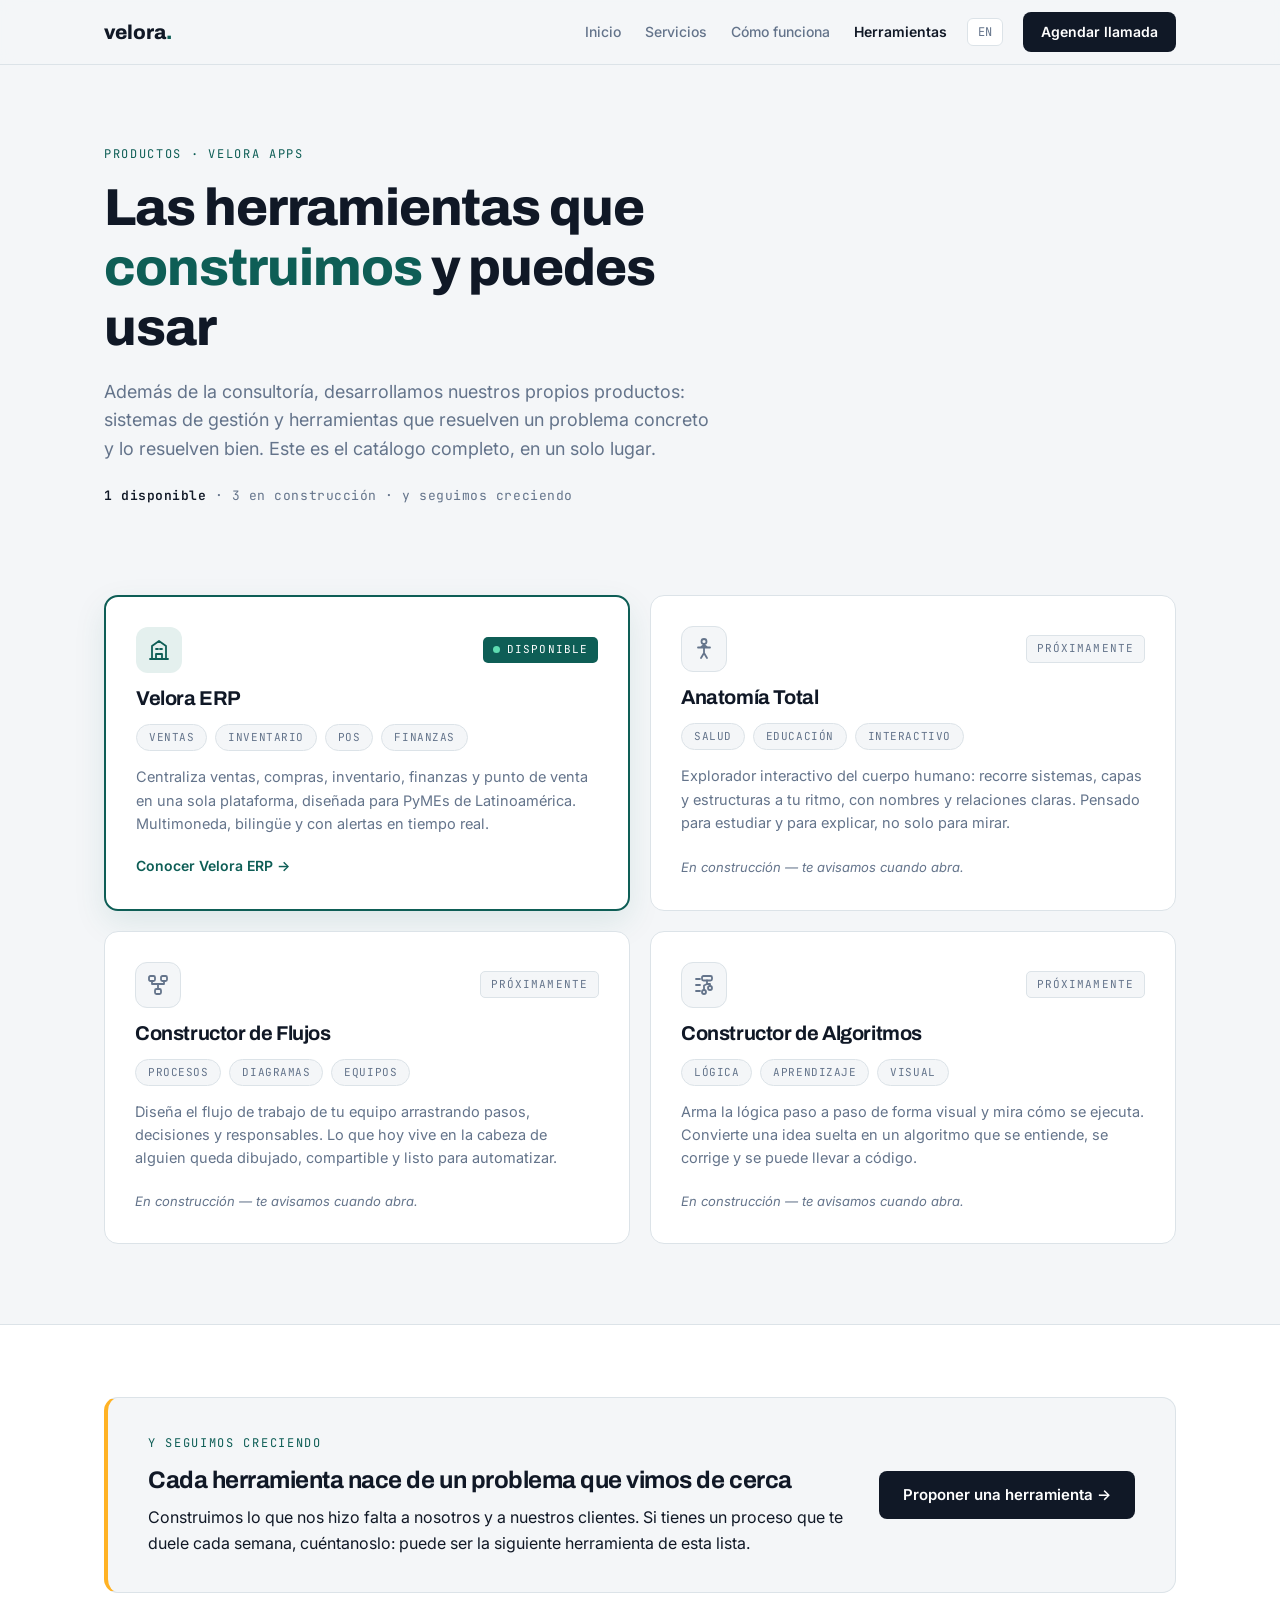
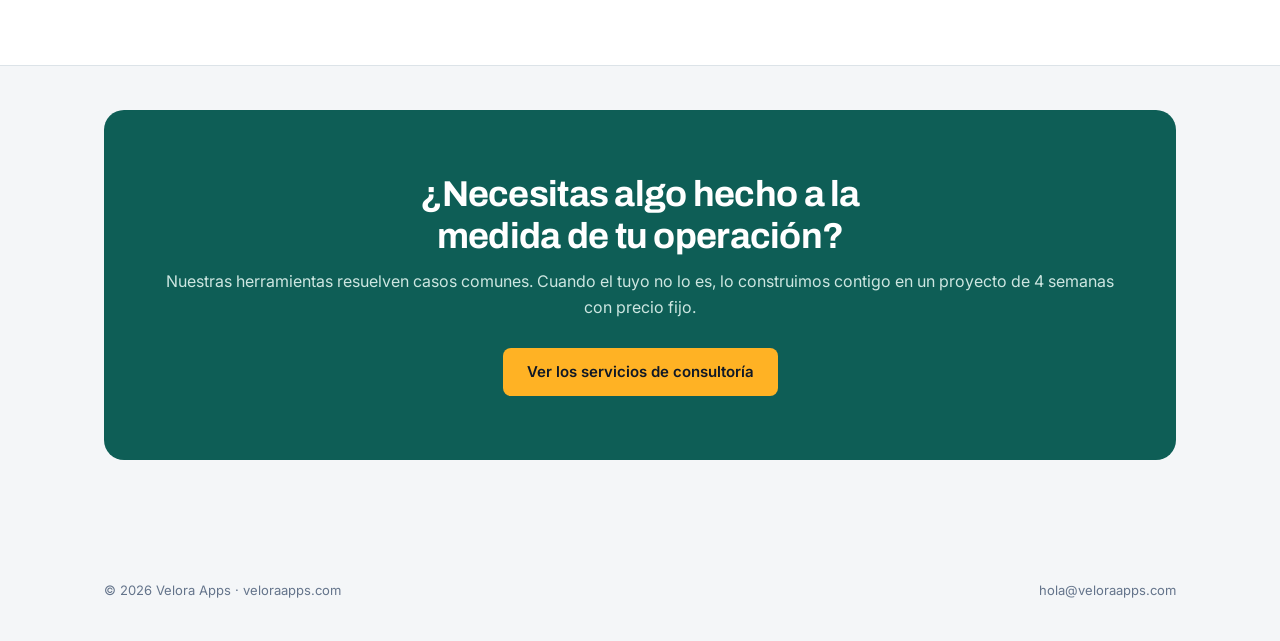
==== tools/index.html @ 23375d53 "Add /tools product hub landing page Creates /tools/index.html following the repo's static single-fil" ====
<!DOCTYPE html>
<html lang="es">
<head>
<meta charset="UTF-8">
<meta name="viewport" content="width=device-width, initial-scale=1.0">
<title>Herramientas Velora | Productos y apps para ordenar tu operación</title>
<meta name="description" content="El hub de productos Velora: Velora ERP, anatomía humana interactiva, constructor de flujos y constructor de algoritmos. Herramientas propias, bilingües ES/EN.">
<link rel="canonical" href="https://www.veloraapps.com/tools">
<meta property="og:type" content="website">
<meta property="og:url" content="https://www.veloraapps.com/tools">
<meta property="og:title" content="Herramientas Velora | Productos y apps">
<meta property="og:description" content="Velora ERP, anatomía humana interactiva, constructor de flujos y constructor de algoritmos. Un solo lugar para todas las herramientas Velora.">
<meta property="og:image" content="https://www.veloraapps.com/og-image.png">
<meta name="twitter:card" content="summary_large_image">
<link rel="icon" href="data:image/svg+xml,%3Csvg xmlns='http://www.w3.org/2000/svg' viewBox='0 0 64 64'%3E%3Crect width='64' height='64' rx='14' fill='%230E5E56'/%3E%3Ctext x='32' y='44' font-family='Arial' font-size='36' font-weight='800' fill='white' text-anchor='middle'%3Ev%3C/text%3E%3C/svg%3E">
<link rel="preconnect" href="https://fonts.googleapis.com">
<link href="https://fonts.googleapis.com/css2?family=Archivo:wght@600;700;800&family=Inter:wght@400;500;600&family=JetBrains+Mono:wght@400;500&display=swap" rel="stylesheet">
<style>
:root{
  --porcelain:#F4F6F8; --ink:#101826; --teal:#0E5E56; --teal-soft:#E4F0EE;
  --amber:#FFB224; --steel:#64748B; --line:#DCE3E8; --white:#FFFFFF;
}
*{margin:0;padding:0;box-sizing:border-box}
html{scroll-behavior:smooth}
body{font-family:'Inter',sans-serif;background:var(--porcelain);color:var(--ink);line-height:1.6;font-size:16px}
.mono{font-family:'JetBrains Mono',monospace}
h1,h2,h3{font-family:'Archivo',sans-serif;letter-spacing:-0.02em;line-height:1.15}
.wrap{max-width:1120px;margin:0 auto;padding:0 24px}
.eyebrow{font-family:'JetBrains Mono',monospace;font-size:12px;text-transform:uppercase;letter-spacing:.14em;color:var(--teal);display:block;margin-bottom:14px}
a:focus-visible,button:focus-visible{outline:3px solid var(--amber);outline-offset:2px}

/* NAV */
nav{position:sticky;top:0;background:rgba(244,246,248,.92);backdrop-filter:blur(8px);border-bottom:1px solid var(--line);z-index:50}
.nav-inner{display:flex;align-items:center;justify-content:space-between;height:64px}
.logo{font-family:'Archivo',sans-serif;font-weight:800;font-size:20px;color:var(--ink);text-decoration:none}
.logo span{color:var(--teal)}
.nav-right{display:flex;align-items:center;gap:20px}
.nav-links{display:flex;gap:24px}
.nav-links a{color:var(--steel);text-decoration:none;font-size:14px;font-weight:500}
.nav-links a:hover{color:var(--ink)}
.nav-links a[aria-current="page"]{color:var(--ink);font-weight:600}
.lang-toggle{border:1px solid var(--line);background:var(--white);border-radius:6px;padding:5px 10px;font-family:'JetBrains Mono',monospace;font-size:12px;cursor:pointer;color:var(--steel)}
.btn{display:inline-block;background:var(--ink);color:var(--white);padding:12px 24px;border-radius:8px;text-decoration:none;font-weight:600;font-size:15px;border:none;cursor:pointer;transition:transform .15s ease,background .15s ease}
.btn:hover{background:var(--teal);transform:translateY(-1px)}
.btn-amber{background:var(--amber);color:var(--ink)}
.btn-amber:hover{background:#e9a010;color:var(--ink)}
.btn-sm{padding:9px 18px;font-size:14px}

/* HERO */
.hero{padding:80px 0 44px}
.hero h1{font-size:clamp(34px,4.6vw,52px);font-weight:800;margin-bottom:20px;max-width:20ch}
.hero h1 em{font-style:normal;color:var(--teal)}
.hero p.lead{font-size:18px;color:var(--steel);max-width:56ch}
.hero-note{font-size:13px;color:var(--steel);margin-top:22px;font-family:'JetBrains Mono',monospace;letter-spacing:.04em}
.hero-note b{color:var(--ink);font-weight:600}

/* PRODUCT GRID */
.section{padding:44px 0 80px}
.section-alt{background:var(--white);border-top:1px solid var(--line);border-bottom:1px solid var(--line);padding:72px 0}
.section h2{font-size:clamp(26px,3.4vw,36px);font-weight:700;margin-bottom:14px;max-width:26ch}
.section .sub{color:var(--steel);max-width:60ch;margin-bottom:40px}
.prod-grid{display:grid;grid-template-columns:1fr 1fr;gap:20px}
.prod{background:var(--white);border:1px solid var(--line);border-radius:14px;padding:30px;display:flex;flex-direction:column;gap:14px}
.prod-featured{border:2px solid var(--teal);box-shadow:0 12px 32px rgba(14,94,86,.10)}
.prod-top{display:flex;align-items:center;justify-content:space-between;gap:14px}
.prod-icon{width:46px;height:46px;border-radius:12px;background:var(--teal-soft);display:flex;align-items:center;justify-content:center;flex-shrink:0}
.prod-icon svg{width:24px;height:24px;stroke:var(--teal);fill:none;stroke-width:1.8;stroke-linecap:round;stroke-linejoin:round}
.badge{font-family:'JetBrains Mono',monospace;font-size:11px;letter-spacing:.1em;text-transform:uppercase;border-radius:5px;padding:4px 10px;display:inline-flex;align-items:center;gap:7px}
.badge-live{background:var(--teal);color:#fff}
.badge-soon{background:var(--porcelain);border:1px solid var(--line);color:var(--steel)}
.dot{width:7px;height:7px;border-radius:50%;background:#5EDCB1;animation:pulse 2s infinite}
@keyframes pulse{0%,100%{opacity:1}50%{opacity:.3}}
.prod h3{font-size:20px}
.prod p{font-size:14.5px;color:var(--steel)}
.prod-chips{display:flex;gap:8px;flex-wrap:wrap}
.chip{font-family:'JetBrains Mono',monospace;font-size:11px;letter-spacing:.05em;text-transform:uppercase;border:1px solid var(--line);background:var(--porcelain);color:var(--steel);border-radius:100px;padding:4px 12px}
.prod-foot{margin-top:auto;padding-top:4px}
.prod-link{color:var(--teal);font-weight:600;font-size:14px;text-decoration:none}
.prod-link:hover{text-decoration:underline}
.prod-soonnote{font-size:13px;color:var(--steel);font-style:italic}
.prod-soon .prod-icon{background:var(--porcelain);border:1px solid var(--line)}
.prod-soon .prod-icon svg{stroke:var(--steel)}

/* GROWING BAND */
.grow-band{display:flex;align-items:center;justify-content:space-between;gap:36px;background:var(--porcelain);border:1px solid var(--line);border-left:4px solid var(--amber);border-radius:14px;padding:36px 40px}
.grow-band .btn{flex-shrink:0}
.grow-band .sub{margin-bottom:0}

/* CTA */
.cta-final{background:var(--teal);color:#fff;border-radius:20px;padding:64px 48px;text-align:center}
.cta-final h2{color:#fff;margin:0 auto 12px}
.cta-final p{color:#CDE6E1;margin-bottom:28px}

/* FOOTER */
footer{padding:40px 0;color:var(--steel);font-size:13px}
.foot-inner{display:flex;justify-content:space-between;flex-wrap:wrap;gap:12px}
.foot-inner a{color:var(--steel);text-decoration:none}
.foot-inner a:hover{color:var(--ink)}

@media(max-width:860px){
  .prod-grid{grid-template-columns:1fr}
  .nav-links{display:none}
  .hero{padding:52px 0 32px}
  .section{padding:32px 0 56px}
  .section-alt{padding:56px 0}
  .grow-band{flex-direction:column;align-items:flex-start}
  .cta-final{padding:48px 24px}
}
@media(prefers-reduced-motion:reduce){
  *{animation:none!important;transition:none!important}
}
</style>
</head>
<body>

<nav>
  <div class="wrap nav-inner">
    <a class="logo" href="/">velora<span>.</span></a>
    <div class="nav-right">
      <div class="nav-links">
        <a href="/" data-i18n="nvHome">Inicio</a>
        <a href="/#servicios" data-i18n="nvServices">Servicios</a>
        <a href="/#proceso" data-i18n="nvProcess">Cómo funciona</a>
        <a href="/tools" aria-current="page" data-i18n="nvTools">Herramientas</a>
      </div>
      <button class="lang-toggle" id="langBtn" aria-label="Switch language">EN</button>
      <a href="/#precio" class="btn btn-sm" data-i18n="nvCta">Agendar llamada</a>
    </div>
  </div>
</nav>

<header class="hero">
  <div class="wrap">
    <span class="eyebrow" data-i18n="heroEyebrow">Productos · Velora Apps</span>
    <h1 data-i18n="heroH1">Las herramientas que <em>construimos</em> y puedes usar</h1>
    <p class="lead" data-i18n="heroLead">Además de la consultoría, desarrollamos nuestros propios productos: sistemas de gestión y herramientas que resuelven un problema concreto y lo resuelven bien. Este es el catálogo completo, en un solo lugar.</p>
    <p class="hero-note"><b data-i18n="hnA">1 disponible</b> <span data-i18n="hnB">· 3 en construcción · y seguimos creciendo</span></p>
  </div>
</header>

<section class="section">
  <div class="wrap">
    <div class="prod-grid">

      <article class="prod prod-featured">
        <div class="prod-top">
          <div class="prod-icon" aria-hidden="true">
            <svg viewBox="0 0 24 24"><path d="M3 21h18M5 21V8l7-5 7 5v13M9 21v-5h6v5"/><path d="M9 11h2M13 11h2"/></svg>
          </div>
          <span class="badge badge-live"><span class="dot"></span><span data-i18n="p1b">Disponible</span></span>
        </div>
        <h3 data-i18n="p1h">Velora ERP</h3>
        <div class="prod-chips"><span class="chip" data-i18n="p1c1">Ventas</span><span class="chip" data-i18n="p1c2">Inventario</span><span class="chip">POS</span><span class="chip" data-i18n="p1c3">Finanzas</span></div>
        <p data-i18n="p1p">Centraliza ventas, compras, inventario, finanzas y punto de venta en una sola plataforma, diseñada para PyMEs de Latinoamérica. Multimoneda, bilingüe y con alertas en tiempo real.</p>
        <div class="prod-foot"><a href="https://erp.veloraapps.com" class="prod-link" data-i18n="p1l">Conocer Velora ERP →</a></div>
      </article>

      <article class="prod prod-soon">
        <div class="prod-top">
          <div class="prod-icon" aria-hidden="true">
            <svg viewBox="0 0 24 24"><circle cx="12" cy="4.5" r="2.5"/><path d="M12 7v9M12 16l-3 5M12 16l3 5M6 10.5h12M8.5 10.5 12 8l3.5 2.5"/></svg>
          </div>
          <span class="badge badge-soon" data-i18n="p2b">Próximamente</span>
        </div>
        <h3 data-i18n="p2h">Anatomía Total</h3>
        <div class="prod-chips"><span class="chip" data-i18n="p2c1">Salud</span><span class="chip" data-i18n="p2c2">Educación</span><span class="chip" data-i18n="p2c3">Interactivo</span></div>
        <p data-i18n="p2p">Explorador interactivo del cuerpo humano: recorre sistemas, capas y estructuras a tu ritmo, con nombres y relaciones claras. Pensado para estudiar y para explicar, no solo para mirar.</p>
        <div class="prod-foot"><span class="prod-soonnote" data-i18n="p2n">En construcción — te avisamos cuando abra.</span></div>
      </article>

      <article class="prod prod-soon">
        <div class="prod-top">
          <div class="prod-icon" aria-hidden="true">
            <svg viewBox="0 0 24 24"><rect x="3" y="3" width="6" height="5" rx="1.5"/><rect x="15" y="3" width="6" height="5" rx="1.5"/><rect x="9" y="16" width="6" height="5" rx="1.5"/><path d="M6 8v3h12V8M12 11v5"/></svg>
          </div>
          <span class="badge badge-soon" data-i18n="p3b">Próximamente</span>
        </div>
        <h3 data-i18n="p3h">Constructor de Flujos</h3>
        <div class="prod-chips"><span class="chip" data-i18n="p3c1">Procesos</span><span class="chip" data-i18n="p3c2">Diagramas</span><span class="chip" data-i18n="p3c3">Equipos</span></div>
        <p data-i18n="p3p">Diseña el flujo de trabajo de tu equipo arrastrando pasos, decisiones y responsables. Lo que hoy vive en la cabeza de alguien queda dibujado, compartible y listo para automatizar.</p>
        <div class="prod-foot"><span class="prod-soonnote" data-i18n="p3n">En construcción — te avisamos cuando abra.</span></div>
      </article>

      <article class="prod prod-soon">
        <div class="prod-top">
          <div class="prod-icon" aria-hidden="true">
            <svg viewBox="0 0 24 24"><path d="M4 6h4M4 12h4M4 18h4"/><rect x="10" y="3" width="10" height="4.5" rx="1.5"/><path d="M15 7.5v3.5M15 11h3v2M15 11l-3 1.5v4.5"/><circle cx="12" cy="19" r="2"/><circle cx="18" cy="15" r="2"/></svg>
          </div>
          <span class="badge badge-soon" data-i18n="p4b">Próximamente</span>
        </div>
        <h3 data-i18n="p4h">Constructor de Algoritmos</h3>
        <div class="prod-chips"><span class="chip" data-i18n="p4c1">Lógica</span><span class="chip" data-i18n="p4c2">Aprendizaje</span><span class="chip" data-i18n="p4c3">Visual</span></div>
        <p data-i18n="p4p">Arma la lógica paso a paso de forma visual y mira cómo se ejecuta. Convierte una idea suelta en un algoritmo que se entiende, se corrige y se puede llevar a código.</p>
        <div class="prod-foot"><span class="prod-soonnote" data-i18n="p4n">En construcción — te avisamos cuando abra.</span></div>
      </article>

    </div>
  </div>
</section>

<section class="section-alt">
  <div class="wrap">
    <div class="grow-band">
      <div>
        <span class="eyebrow" data-i18n="grEyebrow">Y seguimos creciendo</span>
        <h2 style="margin-bottom:10px" data-i18n="grH2">Cada herramienta nace de un problema que vimos de cerca</h2>
        <p class="sub" data-i18n="grP">Construimos lo que nos hizo falta a nosotros y a nuestros clientes. Si tienes un proceso que te duele cada semana, cuéntanoslo: puede ser la siguiente herramienta de esta lista.</p>
      </div>
      <a href="mailto:hola@veloraapps.com?subject=Idea%20para%20una%20herramienta%20Velora" class="btn" data-i18n="grCta">Proponer una herramienta →</a>
    </div>
  </div>
</section>

<section class="section">
  <div class="wrap">
    <div class="cta-final">
      <h2 data-i18n="ctaH2">¿Necesitas algo hecho a la medida de tu operación?</h2>
      <p data-i18n="ctaP">Nuestras herramientas resuelven casos comunes. Cuando el tuyo no lo es, lo construimos contigo en un proyecto de 4 semanas con precio fijo.</p>
      <a href="/#servicios" class="btn btn-amber" data-i18n="ctaBtn">Ver los servicios de consultoría</a>
    </div>
  </div>
</section>

<footer>
  <div class="wrap foot-inner">
    <span>© 2026 Velora Apps · <a href="/">veloraapps.com</a></span>
    <span><a href="mailto:hola@veloraapps.com">hola@veloraapps.com</a></span>
  </div>
</footer>

<script>
// Language toggle: misma mecanica que el home, el ES se captura del DOM al cargar
const i18n = {
  en: {
    nvHome:"Home", nvServices:"Services", nvProcess:"How it works", nvTools:"Tools", nvCta:"Book a call",
    heroEyebrow:"Products · Velora Apps",
    heroH1:"The tools we <em>build</em> — and you can use",
    heroLead:"Beyond consulting, we build our own products: management systems and tools that solve one concrete problem, and solve it well. This is the full catalog, in one place.",
    hnA:"1 available", hnB:"· 3 in the works · and still growing",

    p1b:"Available", p1h:"Velora ERP",
    p1c1:"Sales", p1c2:"Inventory", p1c3:"Finance",
    p1p:"Brings sales, purchasing, inventory, finance and point of sale together on a single platform, built for Latin American SMBs. Multi-currency, bilingual and with real-time alerts.",
    p1l:"Explore Velora ERP →",

    p2b:"Coming soon", p2h:"Total Anatomy",
    p2c1:"Health", p2c2:"Education", p2c3:"Interactive",
    p2p:"An interactive explorer of the human body: move through systems, layers and structures at your own pace, with clear names and relationships. Built to study with, and to explain with.",
    p2n:"In the works — we'll let you know when it opens.",

    p3b:"Coming soon", p3h:"Flow Builder",
    p3c1:"Processes", p3c2:"Diagrams", p3c3:"Teams",
    p3p:"Design your team's workflow by dragging steps, decisions and owners. What lives in one person's head today becomes drawn, shareable and ready to automate.",
    p3n:"In the works — we'll let you know when it opens.",

    p4b:"Coming soon", p4h:"Algorithm Builder",
    p4c1:"Logic", p4c2:"Learning", p4c3:"Visual",
    p4p:"Assemble logic step by step, visually, and watch it run. Turn a loose idea into an algorithm you can understand, correct and take to code.",
    p4n:"In the works — we'll let you know when it opens.",

    grEyebrow:"And still growing",
    grH2:"Every tool starts from a problem we saw up close",
    grP:"We build what we and our clients were missing. If there is a process that hurts every single week, tell us about it: it could be the next tool on this list.",
    grCta:"Suggest a tool →",

    ctaH2:"Need something built around your own operation?",
    ctaP:"Our tools cover the common cases. When yours is not one of them, we build it with you in a fixed-price 4-week project.",
    ctaBtn:"See consulting services"
  },
  es: {}
};
document.querySelectorAll('[data-i18n]').forEach(el => { i18n.es[el.dataset.i18n] = el.innerHTML; });
let lang = 'es';
document.getElementById('langBtn').addEventListener('click', () => {
  lang = lang === 'es' ? 'en' : 'es';
  document.getElementById('langBtn').textContent = lang === 'es' ? 'EN' : 'ES';
  document.documentElement.lang = lang;
  document.querySelectorAll('[data-i18n]').forEach(el => {
    const t = i18n[lang][el.dataset.i18n];
    if (t) el.innerHTML = t;
  });
});
</script>
</body>
</html>
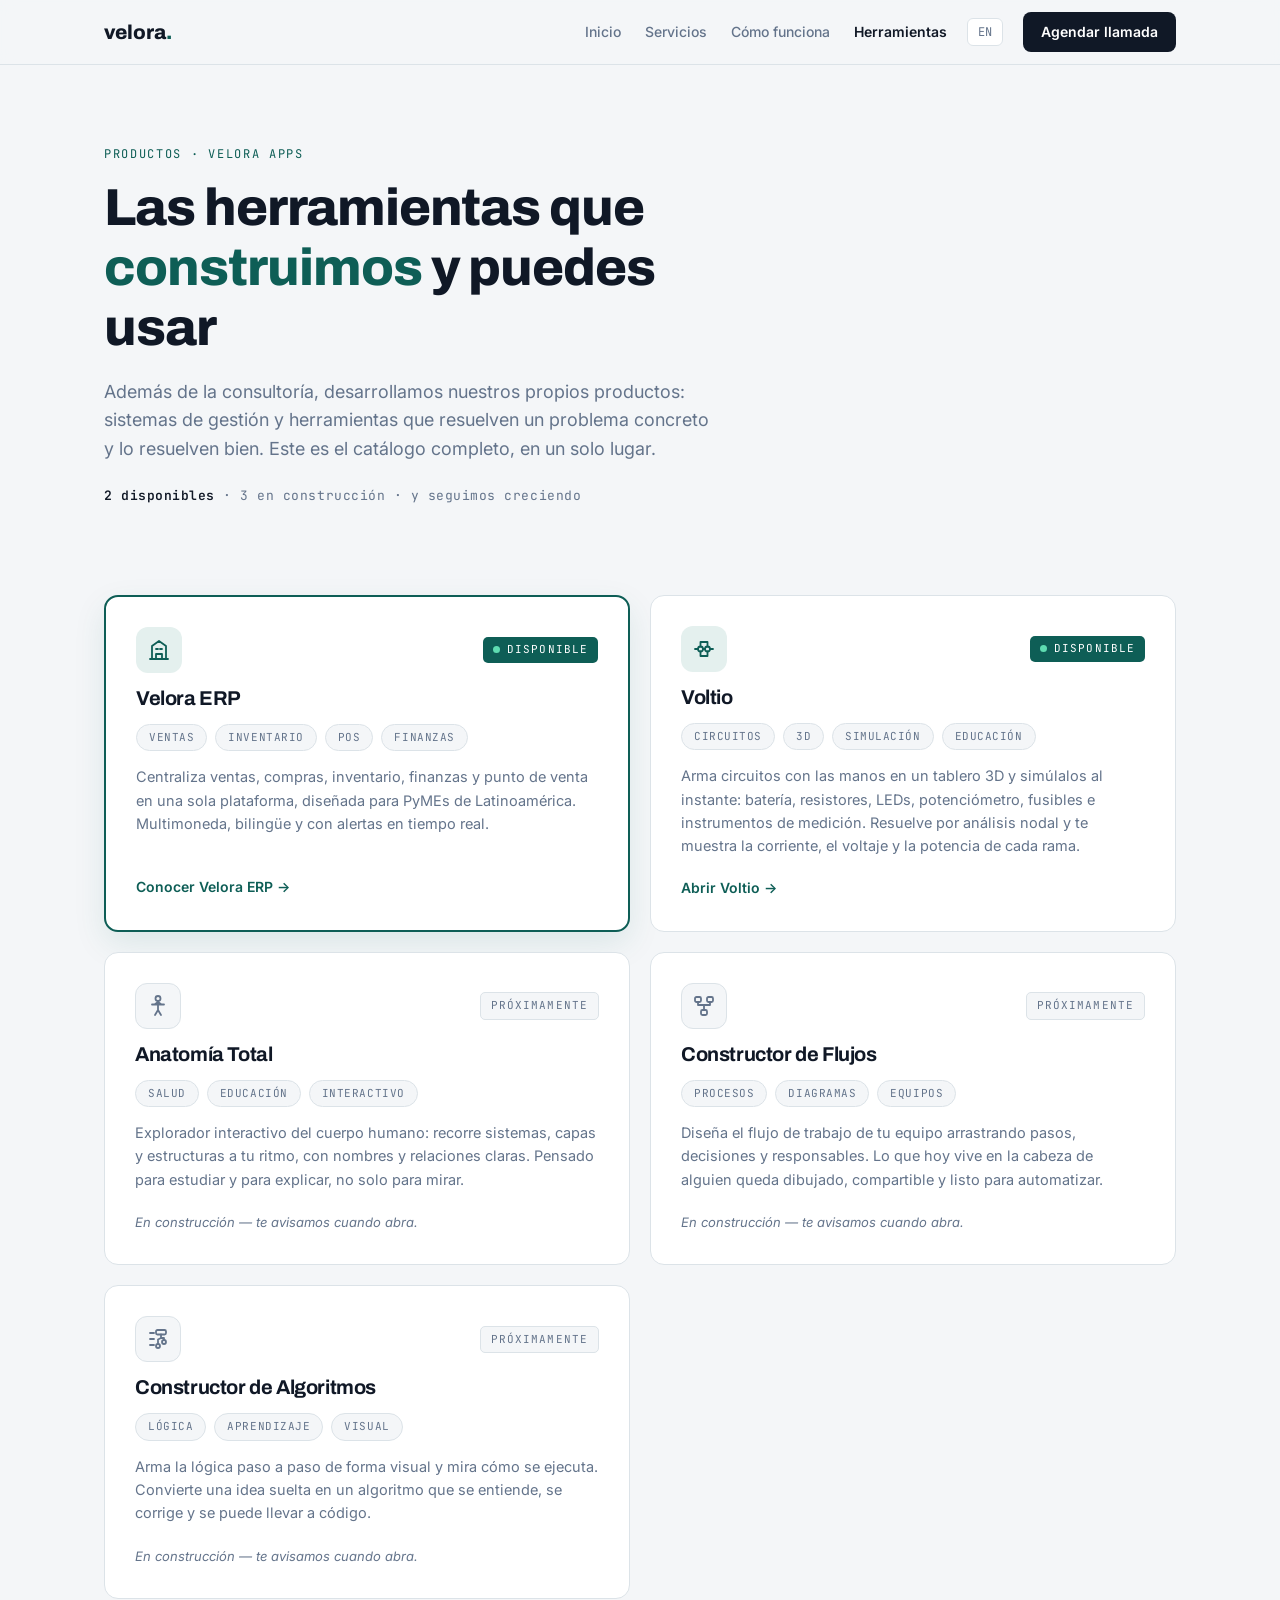
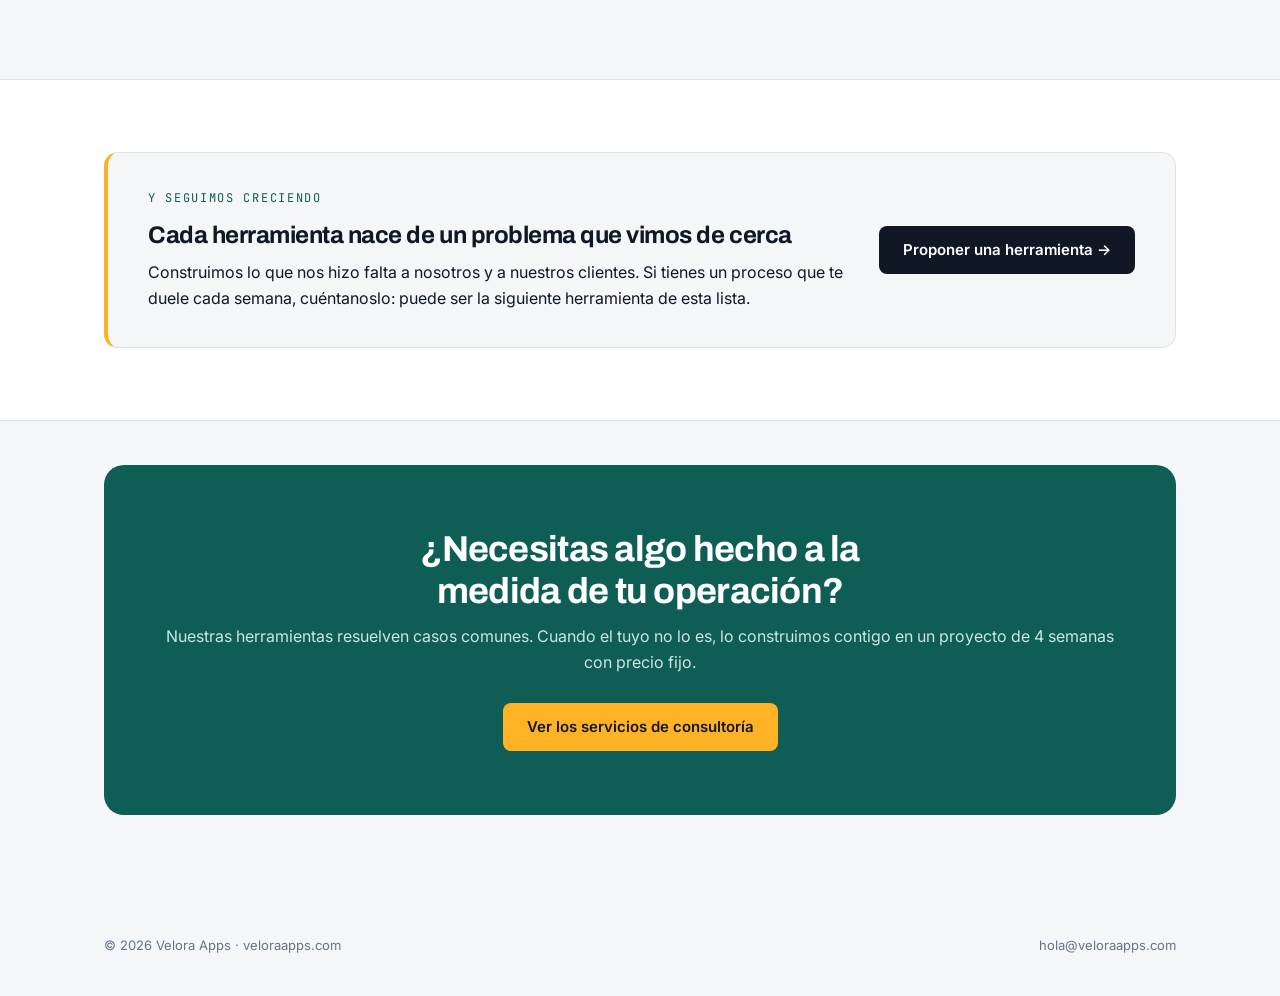
==== commit 8b42a383: "Publish Voltio, the 3D circuit lab, under /tools/voltio Adds the built app (Vite + React + react-thr" ====
--- a/tools/index.html
+++ b/tools/index.html
@@ -134,7 +134,7 @@
     <span class="eyebrow" data-i18n="heroEyebrow">Productos · Velora Apps</span>
     <h1 data-i18n="heroH1">Las herramientas que <em>construimos</em> y puedes usar</h1>
     <p class="lead" data-i18n="heroLead">Además de la consultoría, desarrollamos nuestros propios productos: sistemas de gestión y herramientas que resuelven un problema concreto y lo resuelven bien. Este es el catálogo completo, en un solo lugar.</p>
-    <p class="hero-note"><b data-i18n="hnA">1 disponible</b> <span data-i18n="hnB">· 3 en construcción · y seguimos creciendo</span></p>
+    <p class="hero-note"><b data-i18n="hnA">2 disponibles</b> <span data-i18n="hnB">· 3 en construcción · y seguimos creciendo</span></p>
   </div>
 </header>
 
@@ -153,6 +153,19 @@
         <div class="prod-chips"><span class="chip" data-i18n="p1c1">Ventas</span><span class="chip" data-i18n="p1c2">Inventario</span><span class="chip">POS</span><span class="chip" data-i18n="p1c3">Finanzas</span></div>
         <p data-i18n="p1p">Centraliza ventas, compras, inventario, finanzas y punto de venta en una sola plataforma, diseñada para PyMEs de Latinoamérica. Multimoneda, bilingüe y con alertas en tiempo real.</p>
         <div class="prod-foot"><a href="https://erp.veloraapps.com" class="prod-link" data-i18n="p1l">Conocer Velora ERP →</a></div>
+      </article>
+
+      <article class="prod">
+        <div class="prod-top">
+          <div class="prod-icon" aria-hidden="true">
+            <svg viewBox="0 0 24 24"><path d="M3 12h3M18 12h3"/><circle cx="8.5" cy="12" r="2.5"/><circle cx="15.5" cy="12" r="2.5"/><path d="M11 12h2M8.5 9.5V5h7v4.5M8.5 14.5V19h7v-4.5"/></svg>
+          </div>
+          <span class="badge badge-live"><span class="dot"></span><span data-i18n="p5b">Disponible</span></span>
+        </div>
+        <h3 data-i18n="p5h">Voltio</h3>
+        <div class="prod-chips"><span class="chip" data-i18n="p5c1">Circuitos</span><span class="chip">3D</span><span class="chip" data-i18n="p5c2">Simulación</span><span class="chip" data-i18n="p5c3">Educación</span></div>
+        <p data-i18n="p5p">Arma circuitos con las manos en un tablero 3D y simúlalos al instante: batería, resistores, LEDs, potenciómetro, fusibles e instrumentos de medición. Resuelve por análisis nodal y te muestra la corriente, el voltaje y la potencia de cada rama.</p>
+        <div class="prod-foot"><a href="/tools/voltio/" class="prod-link" data-i18n="p5l">Abrir Voltio →</a></div>
       </article>
 
       <article class="prod prod-soon">
@@ -236,12 +249,17 @@
     heroEyebrow:"Products · Velora Apps",
     heroH1:"The tools we <em>build</em> — and you can use",
     heroLead:"Beyond consulting, we build our own products: management systems and tools that solve one concrete problem, and solve it well. This is the full catalog, in one place.",
-    hnA:"1 available", hnB:"· 3 in the works · and still growing",
+    hnA:"2 available", hnB:"· 3 in the works · and still growing",
 
     p1b:"Available", p1h:"Velora ERP",
     p1c1:"Sales", p1c2:"Inventory", p1c3:"Finance",
     p1p:"Brings sales, purchasing, inventory, finance and point of sale together on a single platform, built for Latin American SMBs. Multi-currency, bilingual and with real-time alerts.",
     p1l:"Explore Velora ERP →",
+
+    p5b:"Available", p5h:"Voltio",
+    p5c1:"Circuits", p5c2:"Simulation", p5c3:"Education",
+    p5p:"Build circuits by hand on a 3D board and simulate them instantly: battery, resistors, LEDs, potentiometer, fuses and meters. It solves the circuit by nodal analysis and shows the current, voltage and power in every branch.",
+    p5l:"Open Voltio →",
 
     p2b:"Coming soon", p2h:"Total Anatomy",
     p2c1:"Health", p2c2:"Education", p2c3:"Interactive",
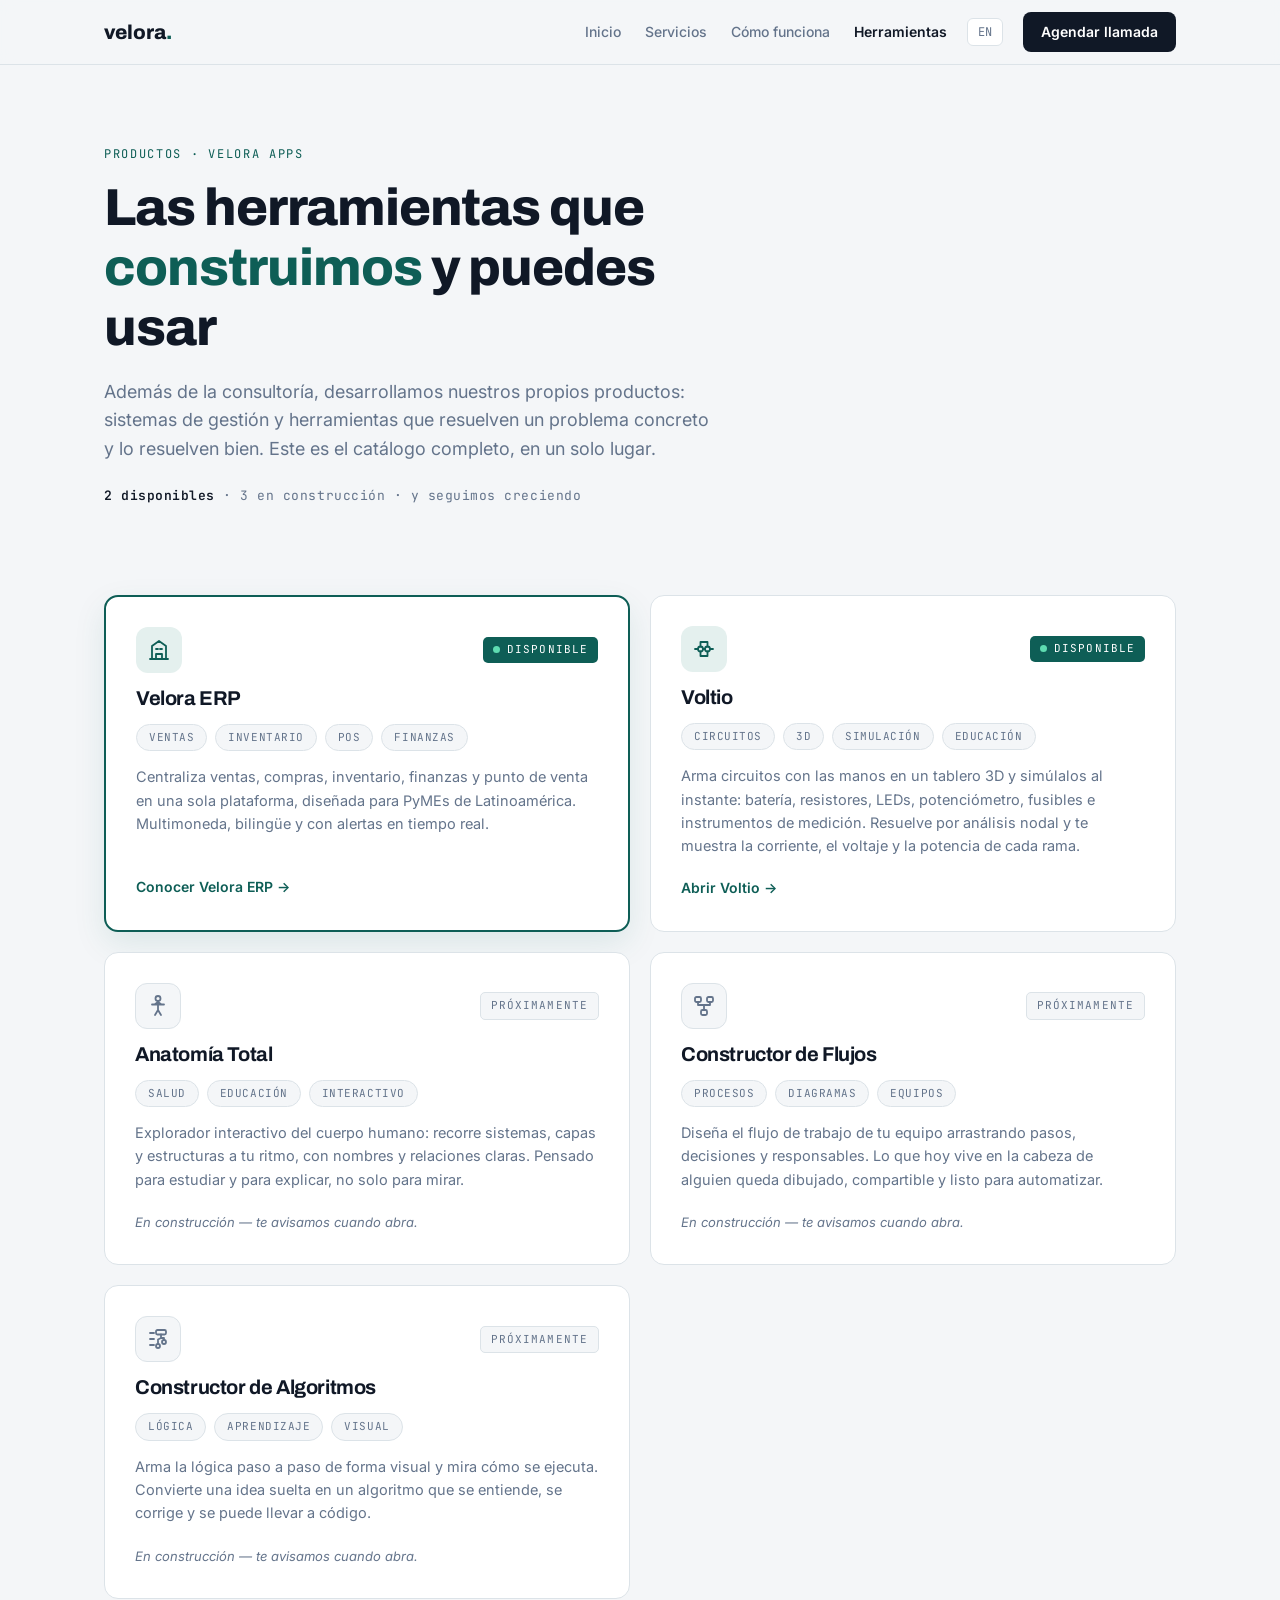
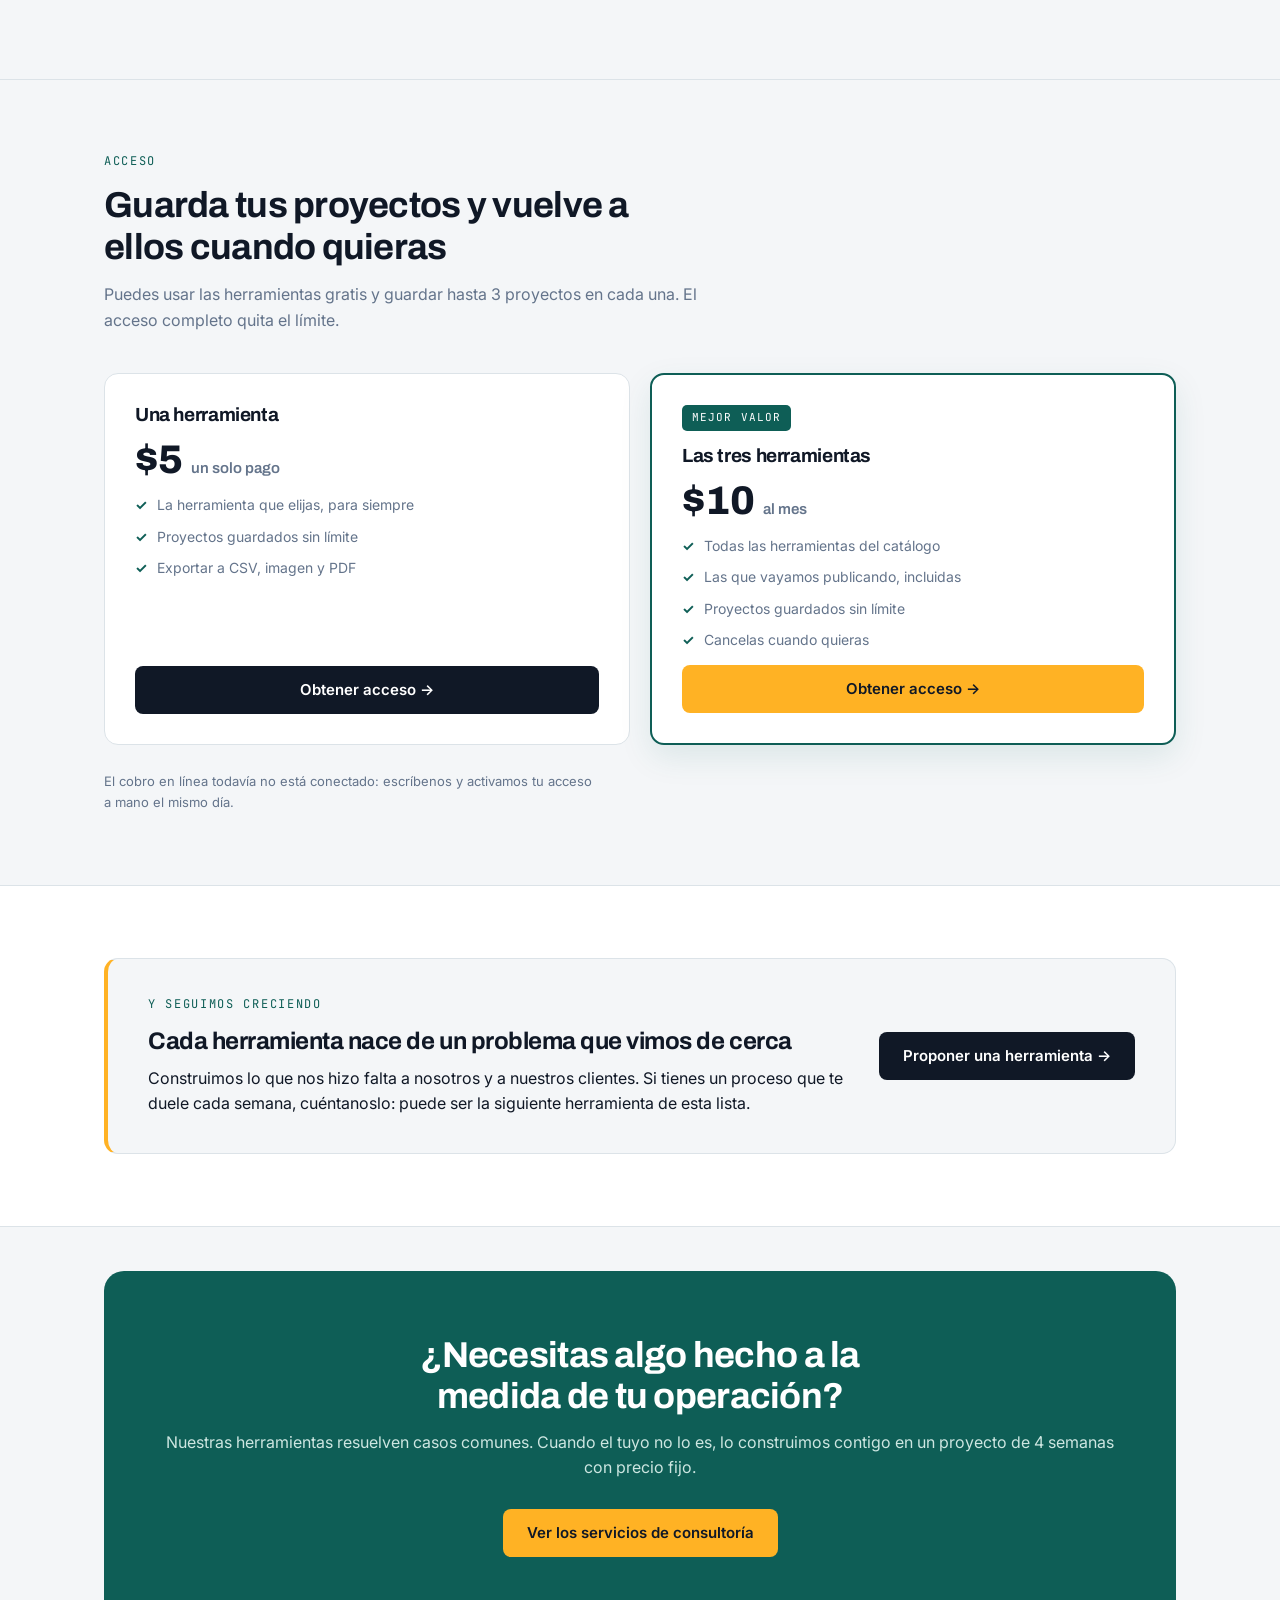
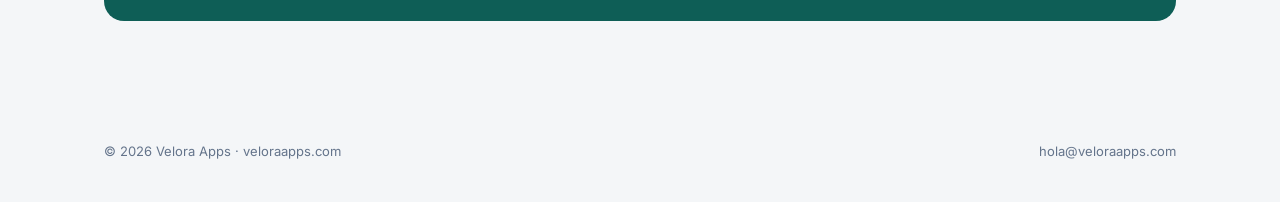
==== commit afeb3e46: "Add pricing to the /tools hub, hidden for accounts that already have access The two plans now live o" ====
--- a/tools/index.html
+++ b/tools/index.html
@@ -81,6 +81,34 @@
 .prod-soon .prod-icon{background:var(--porcelain);border:1px solid var(--line)}
 .prod-soon .prod-icon svg{stroke:var(--steel)}
 
+/* PRECIOS */
+.pricing{padding:72px 0;border-top:1px solid var(--line)}
+.price-grid{display:grid;grid-template-columns:1fr 1fr;gap:20px;margin-top:36px}
+.plan{background:var(--white);border:1px solid var(--line);border-radius:14px;padding:30px;display:flex;flex-direction:column;gap:14px}
+.plan-best{border:2px solid var(--teal);box-shadow:0 12px 32px rgba(14,94,86,.10)}
+.plan-badge{font-family:'JetBrains Mono',monospace;font-size:11px;letter-spacing:.1em;text-transform:uppercase;background:var(--teal);color:#fff;border-radius:5px;padding:4px 10px;align-self:flex-start}
+.plan h3{font-size:19px}
+.plan-price{font-family:'Archivo',sans-serif;font-weight:800;font-size:40px;color:var(--ink);line-height:1}
+.plan-price small{font-size:15px;font-weight:600;color:var(--steel);letter-spacing:0}
+.plan ul{list-style:none;display:flex;flex-direction:column;gap:9px;font-size:14px;color:var(--steel)}
+.plan ul li{display:flex;gap:10px}
+.plan ul li::before{content:"✓";color:var(--teal);font-weight:700;flex-shrink:0}
+.plan .btn{margin-top:auto;text-align:center}
+.price-note{font-size:13px;color:var(--steel);margin-top:26px;max-width:62ch}
+
+/* Estado de la cuenta en la barra superior */
+.acct-chip{display:none;align-items:center;gap:7px;border:1px solid var(--line);background:var(--white);border-radius:100px;padding:5px 12px;font-size:12.5px;color:var(--steel);max-width:210px}
+.acct-chip.on{display:inline-flex}
+.acct-chip b{color:var(--ink);font-weight:600;overflow:hidden;text-overflow:ellipsis;white-space:nowrap}
+.acct-dot{width:7px;height:7px;border-radius:50%;background:#5EDCB1;flex-shrink:0}
+
+/* Aviso para quien ya tiene acceso: reemplaza a los precios */
+.has-access{display:none;background:var(--teal-soft);border:1px solid var(--teal);border-radius:14px;padding:30px 34px;align-items:center;justify-content:space-between;gap:28px;margin-top:36px}
+.has-access.on{display:flex}
+.has-access h3{font-size:19px;margin-bottom:6px}
+.has-access p{font-size:14.5px;color:var(--steel)}
+@media(max-width:860px){.price-grid{grid-template-columns:1fr}.has-access{flex-direction:column;align-items:flex-start}}
+
 /* GROWING BAND */
 .grow-band{display:flex;align-items:center;justify-content:space-between;gap:36px;background:var(--porcelain);border:1px solid var(--line);border-left:4px solid var(--amber);border-radius:14px;padding:36px 40px}
 .grow-band .btn{flex-shrink:0}
@@ -123,6 +151,7 @@
         <a href="/#proceso" data-i18n="nvProcess">Cómo funciona</a>
         <a href="/tools" aria-current="page" data-i18n="nvTools">Herramientas</a>
       </div>
+      <span class="acct-chip" id="acctChip"><span class="acct-dot"></span><b id="acctEmail"></b></span>
       <button class="lang-toggle" id="langBtn" aria-label="Switch language">EN</button>
       <a href="/#precio" class="btn btn-sm" data-i18n="nvCta">Agendar llamada</a>
     </div>
@@ -211,6 +240,52 @@
   </div>
 </section>
 
+<section class="section pricing" id="precios">
+  <div class="wrap">
+    <span class="eyebrow" data-i18n="prEyebrow">Acceso</span>
+    <h2 data-i18n="prH2">Guarda tus proyectos y vuelve a ellos cuando quieras</h2>
+    <p class="sub" data-i18n="prSub">Puedes usar las herramientas gratis y guardar hasta 3 proyectos en cada una. El acceso completo quita el límite.</p>
+
+    <!-- Se oculta solo cuando la cuenta ya tiene acceso activo -->
+    <div class="price-grid" id="priceGrid">
+      <article class="plan">
+        <h3 data-i18n="pl1h">Una herramienta</h3>
+        <div class="plan-price">$5 <small data-i18n="pl1per">un solo pago</small></div>
+        <ul>
+          <li data-i18n="pl1a">La herramienta que elijas, para siempre</li>
+          <li data-i18n="pl1b">Proyectos guardados sin límite</li>
+          <li data-i18n="pl1c">Exportar a CSV, imagen y PDF</li>
+        </ul>
+        <a class="btn" href="mailto:hola@veloraapps.com?subject=Acceso%20a%20una%20herramienta%20(%245)" data-i18n="pl1cta">Obtener acceso →</a>
+      </article>
+
+      <article class="plan plan-best">
+        <span class="plan-badge" data-i18n="pl2b">Mejor valor</span>
+        <h3 data-i18n="pl2h">Las tres herramientas</h3>
+        <div class="plan-price">$10 <small data-i18n="pl2per">al mes</small></div>
+        <ul>
+          <li data-i18n="pl2a">Todas las herramientas del catálogo</li>
+          <li data-i18n="pl2b2">Las que vayamos publicando, incluidas</li>
+          <li data-i18n="pl2c">Proyectos guardados sin límite</li>
+          <li data-i18n="pl2d">Cancelas cuando quieras</li>
+        </ul>
+        <a class="btn btn-amber" href="mailto:hola@veloraapps.com?subject=Acceso%20a%20las%203%20herramientas%20(%2410%2Fmes)" data-i18n="pl2cta">Obtener acceso →</a>
+      </article>
+    </div>
+
+    <!-- Aparece en su lugar cuando la cuenta ya pagó -->
+    <div class="has-access" id="hasAccess">
+      <div>
+        <h3 data-i18n="haH">Tu acceso está activo</h3>
+        <p data-i18n="haP">Puedes guardar proyectos sin límite en todas las herramientas.</p>
+      </div>
+      <a class="btn" href="/tools/voltio/" data-i18n="haCta">Abrir Voltio →</a>
+    </div>
+
+    <p class="price-note" data-i18n="prNote">El cobro en línea todavía no está conectado: escríbenos y activamos tu acceso a mano el mismo día.</p>
+  </div>
+</section>
+
 <section class="section-alt">
   <div class="wrap">
     <div class="grow-band">
@@ -260,6 +335,25 @@
     p5c1:"Circuits", p5c2:"Simulation", p5c3:"Education",
     p5p:"Build circuits by hand on a 3D board and simulate them instantly: battery, resistors, LEDs, potentiometer, fuses and meters. It solves the circuit by nodal analysis and shows the current, voltage and power in every branch.",
     p5l:"Open Voltio →",
+
+    prEyebrow:"Access",
+    prH2:"Save your projects and come back to them whenever",
+    prSub:"You can use the tools for free and save up to 3 projects in each one. Full access removes the limit.",
+    pl1h:"One tool", pl1per:"one time",
+    pl1a:"The tool you pick, forever",
+    pl1b:"Unlimited saved projects",
+    pl1c:"Export to CSV, image and PDF",
+    pl1cta:"Get access →",
+    pl2b:"Best value", pl2h:"All three tools", pl2per:"a month",
+    pl2a:"Every tool in the catalogue",
+    pl2b2:"Plus the ones we publish next",
+    pl2c:"Unlimited saved projects",
+    pl2d:"Cancel whenever you want",
+    pl2cta:"Get access →",
+    haH:"Your access is active",
+    haP:"You can save unlimited projects across every tool.",
+    haCta:"Open Voltio →",
+    prNote:"Online checkout is not wired up yet: write to us and we switch your access on by hand the same day.",
 
     p2b:"Coming soon", p2h:"Total Anatomy",
     p2c1:"Health", p2c2:"Education", p2c3:"Interactive",
@@ -298,6 +392,69 @@
     if (t) el.innerHTML = t;
   });
 });
+
+// ---------------------------------------------------------------------------
+// Estado de la cuenta.
+//
+// La landing y Voltio viven en el mismo origen (www.veloraapps.com), así que
+// comparten localStorage: aquí se puede leer la sesión que guardó el SDK de
+// Supabase dentro de la herramienta, sin cargar el SDK en esta página.
+//
+// Lo único que decide esto es si se muestran los precios. El control real de
+// acceso vive en la base, con políticas por fila: aunque alguien falsee esto
+// desde la consola, no gana ni un proyecto guardado de más.
+// ---------------------------------------------------------------------------
+(function () {
+  var URL_BASE = 'https://mhkaedljjbllqwzbqdsy.supabase.co';
+  var PUB_KEY = 'sb_publishable_e6ZkUOUziQ9sfDNa_pmTWQ_1TJvjQXf';
+  var STORE_KEY = 'sb-mhkaedljjbllqwzbqdsy-auth-token';
+
+  function readSession() {
+    try {
+      var raw = localStorage.getItem(STORE_KEY);
+      if (!raw) return null;
+      var s = JSON.parse(raw);
+      if (!s || !s.access_token) return null;
+      // expires_at viene en segundos
+      if (s.expires_at && s.expires_at * 1000 < Date.now()) return null;
+      return s;
+    } catch (e) {
+      return null; // almacenamiento bloqueado o JSON corrupto
+    }
+  }
+
+  function show(session, paid) {
+    var chip = document.getElementById('acctChip');
+    var email = document.getElementById('acctEmail');
+    var grid = document.getElementById('priceGrid');
+    var ok = document.getElementById('hasAccess');
+
+    if (session && session.user && session.user.email) {
+      email.textContent = session.user.email;
+      chip.classList.add('on');
+    }
+    if (paid) {
+      grid.style.display = 'none';
+      ok.classList.add('on');
+    }
+  }
+
+  var session = readSession();
+  if (!session) return; // sin sesión: se quedan los precios visibles
+
+  fetch(URL_BASE + '/rest/v1/rpc/my_tool_access', {
+    method: 'POST',
+    headers: {
+      'Content-Type': 'application/json',
+      apikey: PUB_KEY,
+      Authorization: 'Bearer ' + session.access_token
+    },
+    body: JSON.stringify({ p_tool: 'voltio' })
+  })
+    .then(function (r) { return r.ok ? r.json() : false; })
+    .then(function (paid) { show(session, paid === true); })
+    .catch(function () { show(session, false); });
+})();
 </script>
 </body>
 </html>
